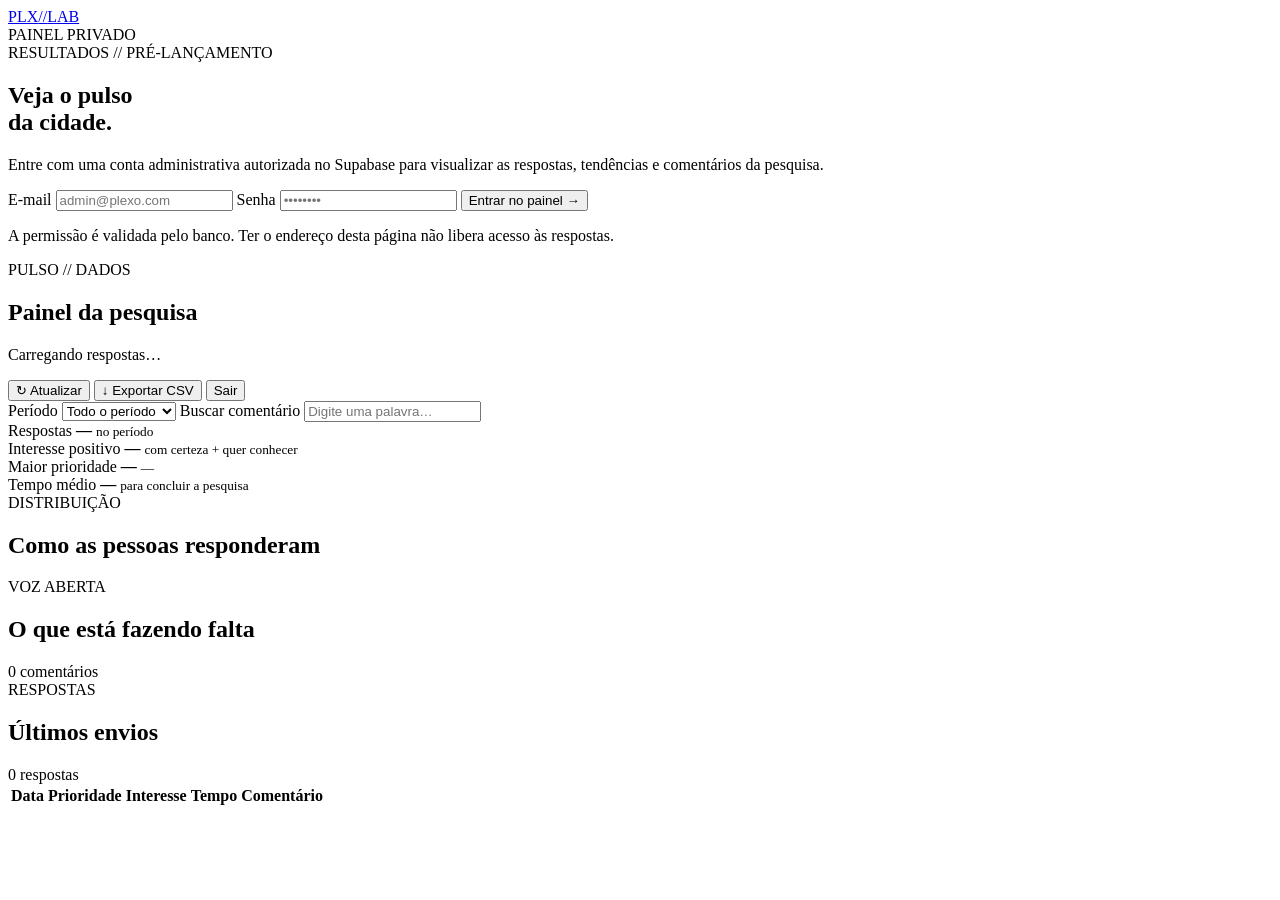
==== admin.html @ b56276ec "feat: adicionar painel de resultados da pesquisa" ====
<!DOCTYPE html>
<html lang="pt-BR">
<head>
  <meta charset="UTF-8" />
  <meta name="viewport" content="width=device-width, initial-scale=1.0, viewport-fit=cover" />
  <meta name="theme-color" content="#05070b" />
  <meta name="description" content="Painel administrativo da pesquisa pré-lançamento Plexo." />
  <meta name="robots" content="noindex,nofollow,noarchive" />
  <meta name="referrer" content="no-referrer" />
  <meta http-equiv="Content-Security-Policy" content="default-src 'self'; script-src 'self'; style-src 'self'; img-src 'self' data:; connect-src 'self' https://yncspxfsvlqdnodlsosb.supabase.co; object-src 'none'; base-uri 'none'; form-action 'self'; frame-ancestors 'none'; upgrade-insecure-requests" />
  <title>Plexo — Painel da Pesquisa</title>
  <link rel="stylesheet" href="admin.css?v=20260816-1" />
  <script src="config.js?v=20260816-1" defer></script>
  <script src="admin.js?v=20260816-1" defer></script>
</head>
<body>
  <div class="ambient ambient-a" aria-hidden="true"></div>
  <div class="ambient ambient-b" aria-hidden="true"></div>

  <main class="admin-shell">
    <header class="admin-topbar">
      <a class="brand" href="index.html" aria-label="Voltar para a pesquisa Plexo">PLX<span>//</span>LAB</a>
      <div class="topbar-right">
        <span class="secure-pill">PAINEL PRIVADO</span>
        <span class="session-user hidden-display" id="sessionUser"></span>
      </div>
    </header>

    <section class="login-panel" id="loginView" aria-labelledby="loginTitle">
      <div class="login-copy">
        <div class="eyebrow">RESULTADOS // PRÉ-LANÇAMENTO</div>
        <h1 id="loginTitle">Veja o pulso<br><span>da cidade.</span></h1>
        <p>Entre com uma conta administrativa autorizada no Supabase para visualizar as respostas, tendências e comentários da pesquisa.</p>
      </div>

      <form class="login-card" id="loginForm" novalidate>
        <div class="login-mark" aria-hidden="true"><span></span><span></span><span></span></div>
        <label for="emailInput">E-mail</label>
        <input id="emailInput" name="email" type="email" inputmode="email" autocomplete="username" required placeholder="admin@plexo.com" />

        <label for="passwordInput">Senha</label>
        <input id="passwordInput" name="password" type="password" autocomplete="current-password" required minlength="6" placeholder="••••••••" />

        <button class="primary-btn" id="loginBtn" type="submit">
          <span>Entrar no painel</span>
          <span aria-hidden="true">→</span>
        </button>

        <p class="auth-message hidden-display" id="authMessage" role="alert"></p>
        <p class="privacy-note">A permissão é validada pelo banco. Ter o endereço desta página não libera acesso às respostas.</p>
      </form>
    </section>

    <section class="dashboard hidden-display" id="dashboardView" aria-labelledby="dashboardTitle">
      <div class="dashboard-heading">
        <div>
          <div class="eyebrow">PULSO // DADOS</div>
          <h1 id="dashboardTitle">Painel da pesquisa</h1>
          <p id="dashboardSubtitle">Carregando respostas…</p>
        </div>
        <div class="dashboard-actions">
          <button class="soft-btn" id="refreshBtn" type="button">↻ Atualizar</button>
          <button class="soft-btn" id="exportBtn" type="button">↓ Exportar CSV</button>
          <button class="soft-btn danger" id="logoutBtn" type="button">Sair</button>
        </div>
      </div>

      <div class="toolbar" aria-label="Filtros do painel">
        <label>
          <span>Período</span>
          <select id="periodFilter">
            <option value="all">Todo o período</option>
            <option value="30">Últimos 30 dias</option>
            <option value="7">Últimos 7 dias</option>
            <option value="1">Hoje</option>
          </select>
        </label>
        <label class="search-field">
          <span>Buscar comentário</span>
          <input id="feedbackSearch" type="search" maxlength="80" placeholder="Digite uma palavra…" autocomplete="off" />
        </label>
      </div>

      <div class="panel-message hidden-display" id="panelMessage" role="status" aria-live="polite"></div>

      <section class="kpi-grid" aria-label="Resumo da pesquisa">
        <article class="kpi-card">
          <span>Respostas</span>
          <strong id="totalResponses">—</strong>
          <small id="responsePeriodLabel">no período</small>
        </article>
        <article class="kpi-card">
          <span>Interesse positivo</span>
          <strong id="positiveInterest">—</strong>
          <small>com certeza + quer conhecer</small>
        </article>
        <article class="kpi-card">
          <span>Maior prioridade</span>
          <strong class="kpi-text" id="topPriority">—</strong>
          <small id="topPriorityShare">—</small>
        </article>
        <article class="kpi-card">
          <span>Tempo médio</span>
          <strong id="averageDuration">—</strong>
          <small>para concluir a pesquisa</small>
        </article>
      </section>

      <section class="section-block" aria-labelledby="breakdownTitle">
        <div class="section-heading">
          <div>
            <div class="eyebrow">DISTRIBUIÇÃO</div>
            <h2 id="breakdownTitle">Como as pessoas responderam</h2>
          </div>
        </div>
        <div class="breakdown-grid" id="breakdownGrid"></div>
      </section>

      <section class="section-block" aria-labelledby="feedbackTitle">
        <div class="section-heading">
          <div>
            <div class="eyebrow">VOZ ABERTA</div>
            <h2 id="feedbackTitle">O que está fazendo falta</h2>
          </div>
          <span class="section-count" id="feedbackCount">0 comentários</span>
        </div>
        <div class="feedback-list" id="feedbackList"></div>
      </section>

      <section class="section-block" aria-labelledby="latestTitle">
        <div class="section-heading">
          <div>
            <div class="eyebrow">RESPOSTAS</div>
            <h2 id="latestTitle">Últimos envios</h2>
          </div>
          <span class="section-count" id="latestCount">0 respostas</span>
        </div>
        <div class="table-wrap">
          <table>
            <thead>
              <tr>
                <th>Data</th>
                <th>Prioridade</th>
                <th>Interesse</th>
                <th>Tempo</th>
                <th>Comentário</th>
              </tr>
            </thead>
            <tbody id="responsesTableBody"></tbody>
          </table>
        </div>
      </section>
    </section>
  </main>
</body>
</html>
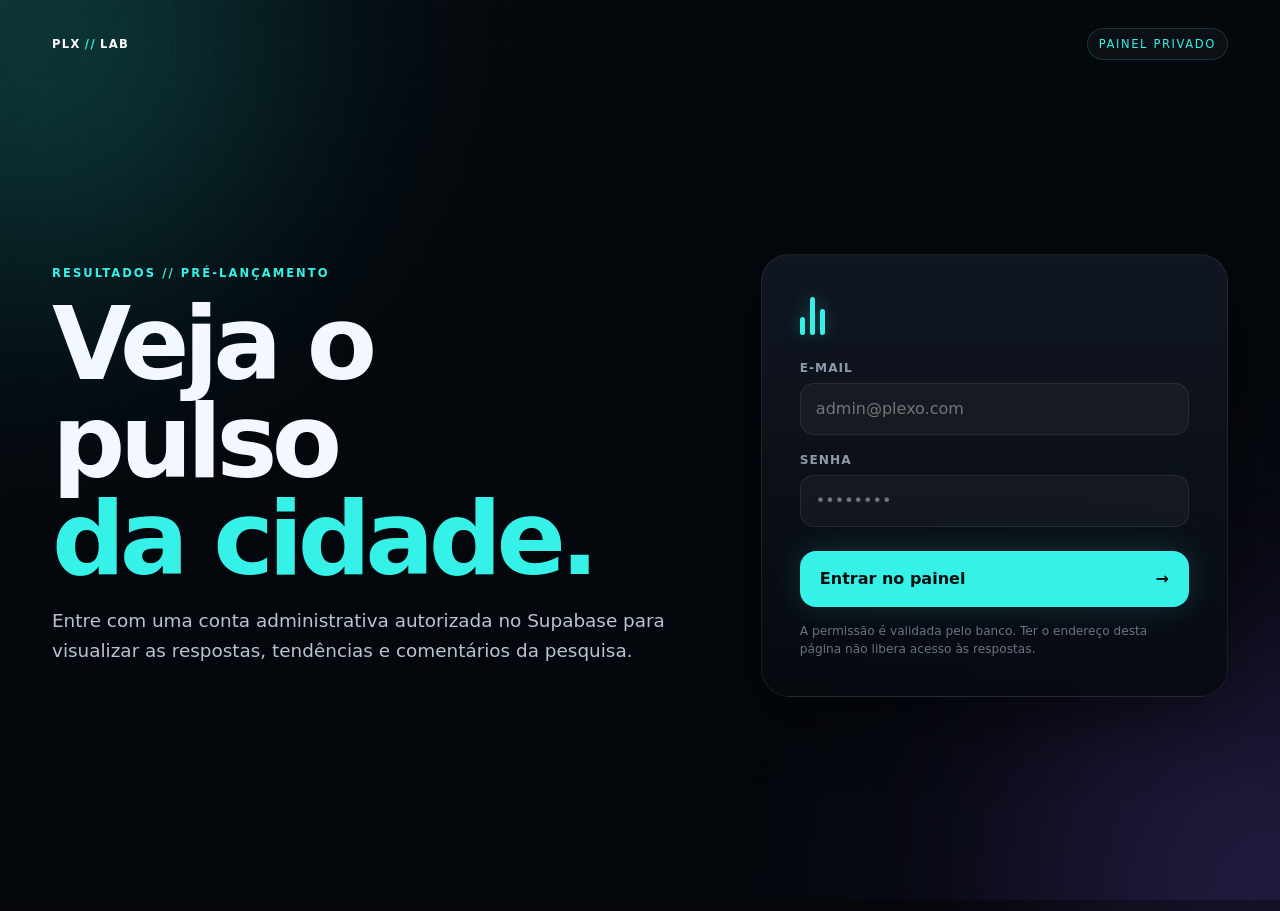
==== commit 1dba9159: "security: evitar envio nativo de credenciais do painel" ====
--- a/admin.html
+++ b/admin.html
@@ -7,7 +7,7 @@
   <meta name="description" content="Painel administrativo da pesquisa pré-lançamento Plexo." />
   <meta name="robots" content="noindex,nofollow,noarchive" />
   <meta name="referrer" content="no-referrer" />
-  <meta http-equiv="Content-Security-Policy" content="default-src 'self'; script-src 'self'; style-src 'self'; img-src 'self' data:; connect-src 'self' https://yncspxfsvlqdnodlsosb.supabase.co; object-src 'none'; base-uri 'none'; form-action 'self'; frame-ancestors 'none'; upgrade-insecure-requests" />
+  <meta http-equiv="Content-Security-Policy" content="default-src 'self'; script-src 'self'; style-src 'self'; img-src 'self' data:; connect-src 'self' https://yncspxfsvlqdnodlsosb.supabase.co; object-src 'none'; base-uri 'none'; form-action 'none'; frame-ancestors 'none'; upgrade-insecure-requests" />
   <title>Plexo — Painel da Pesquisa</title>
   <link rel="stylesheet" href="admin.css?v=20260816-1" />
   <script src="config.js?v=20260816-1" defer></script>
@@ -36,10 +36,10 @@
       <form class="login-card" id="loginForm" novalidate>
         <div class="login-mark" aria-hidden="true"><span></span><span></span><span></span></div>
         <label for="emailInput">E-mail</label>
-        <input id="emailInput" name="email" type="email" inputmode="email" autocomplete="username" required placeholder="admin@plexo.com" />
+        <input id="emailInput" type="email" inputmode="email" autocomplete="username" required placeholder="admin@plexo.com" />
 
         <label for="passwordInput">Senha</label>
-        <input id="passwordInput" name="password" type="password" autocomplete="current-password" required minlength="6" placeholder="••••••••" />
+        <input id="passwordInput" type="password" autocomplete="current-password" required minlength="6" placeholder="••••••••" />
 
         <button class="primary-btn" id="loginBtn" type="submit">
           <span>Entrar no painel</span>
--- a/admin.css
+++ b/admin.css
@@ -0,0 +1,698 @@
+* {
+  box-sizing: border-box;
+}
+
+:root {
+  color-scheme: dark;
+  --bg: #05070b;
+  --panel: rgba(10, 14, 22, 0.82);
+  --panel-2: rgba(14, 20, 30, 0.92);
+  --text: #f3f8ff;
+  --muted: #8d9aac;
+  --cyan: #36f1e8;
+  --violet: #9a65ff;
+  --border: rgba(255,255,255,0.08);
+  --shadow: 0 20px 70px rgba(0,0,0,.45);
+  --danger: #ff7185;
+}
+
+html,
+body {
+  margin: 0;
+  min-height: 100%;
+  background: var(--bg);
+  color: var(--text);
+  font-family: system-ui, -apple-system, BlinkMacSystemFont, "Segoe UI", sans-serif;
+}
+
+body {
+  min-height: 100vh;
+  overflow-x: hidden;
+  background-color: var(--bg);
+  background-image:
+    radial-gradient(circle at top left, rgba(54,241,232,.1), transparent 34%),
+    radial-gradient(circle at bottom right, rgba(154,101,255,.1), transparent 34%),
+    linear-gradient(rgba(3,7,13,.5), rgba(3,7,13,.72)),
+    url("assets/fundo-plexo.webp");
+  background-position: top left, bottom right, center, center;
+  background-size: 100% 100%, 100% 100%, cover, cover;
+  background-repeat: no-repeat;
+  background-attachment: fixed;
+}
+
+body::before {
+  content: "";
+  position: fixed;
+  inset: 0;
+  pointer-events: none;
+  background-image:
+    linear-gradient(rgba(255,255,255,.018) 1px, transparent 1px),
+    linear-gradient(90deg, rgba(255,255,255,.018) 1px, transparent 1px);
+  background-size: 42px 42px;
+  mask-image: linear-gradient(to bottom, rgba(0,0,0,.75), transparent);
+}
+
+.ambient {
+  position: fixed;
+  width: 420px;
+  height: 420px;
+  border-radius: 999px;
+  filter: blur(110px);
+  opacity: .13;
+  pointer-events: none;
+}
+
+.ambient-a {
+  background: var(--cyan);
+  top: -160px;
+  left: -160px;
+}
+
+.ambient-b {
+  background: var(--violet);
+  right: -180px;
+  bottom: -180px;
+}
+
+.admin-shell {
+  width: min(100%, 1220px);
+  min-height: 100vh;
+  margin: 0 auto;
+  padding: 28px 22px 48px;
+  position: relative;
+  z-index: 1;
+}
+
+.admin-topbar {
+  display: flex;
+  align-items: center;
+  justify-content: space-between;
+  gap: 18px;
+  margin-bottom: 28px;
+  font-size: .72rem;
+  letter-spacing: .14em;
+  color: var(--muted);
+}
+
+.brand {
+  color: #fff;
+  font-weight: 800;
+  letter-spacing: .12em;
+  text-decoration: none;
+}
+
+.brand span {
+  color: var(--cyan);
+  margin: 0 4px;
+}
+
+.topbar-right {
+  display: flex;
+  align-items: center;
+  justify-content: flex-end;
+  gap: 12px;
+  min-width: 0;
+}
+
+.secure-pill,
+.session-user {
+  border: 1px solid var(--border);
+  border-radius: 999px;
+  background: rgba(255,255,255,.035);
+  padding: 8px 11px;
+  white-space: nowrap;
+}
+
+.secure-pill {
+  color: var(--cyan);
+  border-color: rgba(54,241,232,.18);
+}
+
+.session-user {
+  max-width: 260px;
+  overflow: hidden;
+  text-overflow: ellipsis;
+  letter-spacing: 0;
+}
+
+.login-panel {
+  min-height: calc(100vh - 125px);
+  display: grid;
+  grid-template-columns: minmax(0, 1.15fr) minmax(320px, .85fr);
+  align-items: center;
+  gap: clamp(28px, 6vw, 84px);
+}
+
+.login-copy h1,
+.dashboard-heading h1 {
+  margin: 15px 0 18px;
+  line-height: .95;
+  letter-spacing: -.055em;
+}
+
+.login-copy h1 {
+  font-size: clamp(3rem, 8vw, 6.5rem);
+}
+
+.login-copy h1 span {
+  color: var(--cyan);
+}
+
+.login-copy p {
+  max-width: 640px;
+  color: #b9c4d2;
+  line-height: 1.65;
+  font-size: clamp(1rem, 2vw, 1.15rem);
+}
+
+.eyebrow {
+  color: var(--cyan);
+  font-size: .72rem;
+  font-weight: 800;
+  letter-spacing: .18em;
+  text-transform: uppercase;
+}
+
+.login-card,
+.kpi-card,
+.section-block,
+.toolbar {
+  background: linear-gradient(180deg, rgba(18,25,36,.9), rgba(7,10,16,.86));
+  border: 1px solid var(--border);
+  box-shadow: var(--shadow);
+  backdrop-filter: blur(18px);
+}
+
+.login-card {
+  border-radius: 28px;
+  padding: clamp(24px, 4vw, 38px);
+}
+
+.login-mark {
+  height: 42px;
+  display: flex;
+  align-items: end;
+  gap: 5px;
+  margin-bottom: 26px;
+}
+
+.login-mark span {
+  width: 5px;
+  border-radius: 999px;
+  background: var(--cyan);
+  box-shadow: 0 0 18px rgba(54,241,232,.35);
+}
+
+.login-mark span:nth-child(1) { height: 18px; }
+.login-mark span:nth-child(2) { height: 38px; }
+.login-mark span:nth-child(3) { height: 26px; }
+
+.login-card label,
+.toolbar label span {
+  display: block;
+  margin-bottom: 8px;
+  color: var(--muted);
+  font-size: .76rem;
+  font-weight: 700;
+  letter-spacing: .08em;
+  text-transform: uppercase;
+}
+
+input,
+select,
+button {
+  font: inherit;
+}
+
+.login-card input,
+.toolbar input,
+.toolbar select {
+  width: 100%;
+  border: 1px solid var(--border);
+  border-radius: 14px;
+  background: rgba(255,255,255,.04);
+  color: var(--text);
+  outline: none;
+}
+
+.login-card input {
+  min-height: 52px;
+  margin-bottom: 18px;
+  padding: 0 15px;
+}
+
+.login-card input:focus,
+.toolbar input:focus,
+.toolbar select:focus {
+  border-color: rgba(54,241,232,.55);
+  box-shadow: 0 0 0 4px rgba(54,241,232,.06);
+}
+
+.primary-btn,
+.soft-btn {
+  border: 0;
+  cursor: pointer;
+  transition: .2s ease;
+}
+
+.primary-btn {
+  width: 100%;
+  min-height: 56px;
+  margin-top: 6px;
+  border-radius: 16px;
+  background: var(--cyan);
+  color: #03100f;
+  font-weight: 800;
+  display: flex;
+  justify-content: space-between;
+  align-items: center;
+  padding: 0 20px;
+  box-shadow: 0 0 32px rgba(54,241,232,.16);
+}
+
+.primary-btn:hover,
+.soft-btn:hover {
+  transform: translateY(-2px);
+}
+
+.privacy-note {
+  margin: 15px 0 0;
+  color: #687586;
+  font-size: .76rem;
+  line-height: 1.5;
+}
+
+.auth-message,
+.panel-message {
+  border: 1px solid rgba(255,113,133,.24);
+  background: rgba(255,113,133,.07);
+  color: #ffbdc6;
+  border-radius: 13px;
+  padding: 12px 13px;
+  line-height: 1.45;
+}
+
+.auth-message {
+  margin: 15px 0 0;
+  font-size: .83rem;
+}
+
+.dashboard {
+  animation: enter .4s ease;
+}
+
+.dashboard-heading {
+  display: flex;
+  align-items: flex-end;
+  justify-content: space-between;
+  gap: 24px;
+  margin: 18px 0 26px;
+}
+
+.dashboard-heading h1 {
+  font-size: clamp(2.5rem, 7vw, 5rem);
+}
+
+.dashboard-heading p {
+  margin: 0;
+  color: var(--muted);
+  line-height: 1.55;
+}
+
+.dashboard-actions {
+  display: flex;
+  gap: 9px;
+  flex-wrap: wrap;
+  justify-content: flex-end;
+}
+
+.soft-btn {
+  min-height: 42px;
+  padding: 0 14px;
+  border: 1px solid var(--border);
+  border-radius: 12px;
+  background: rgba(255,255,255,.045);
+  color: var(--text);
+  font-weight: 700;
+}
+
+.soft-btn.danger {
+  color: #ffb2bd;
+  border-color: rgba(255,113,133,.18);
+}
+
+.toolbar {
+  display: grid;
+  grid-template-columns: minmax(200px, .45fr) minmax(260px, 1fr);
+  gap: 14px;
+  border-radius: 20px;
+  padding: 16px;
+  margin-bottom: 16px;
+}
+
+.toolbar input,
+.toolbar select {
+  min-height: 46px;
+  padding: 0 13px;
+}
+
+.toolbar select {
+  cursor: pointer;
+}
+
+.panel-message {
+  margin-bottom: 16px;
+}
+
+.kpi-grid {
+  display: grid;
+  grid-template-columns: repeat(4, minmax(0, 1fr));
+  gap: 12px;
+  margin-bottom: 18px;
+}
+
+.kpi-card {
+  min-height: 150px;
+  border-radius: 20px;
+  padding: 20px;
+  display: flex;
+  flex-direction: column;
+  justify-content: space-between;
+}
+
+.kpi-card > span,
+.kpi-card small {
+  color: var(--muted);
+}
+
+.kpi-card > span {
+  font-size: .8rem;
+  font-weight: 700;
+}
+
+.kpi-card strong {
+  margin: 10px 0 5px;
+  font-size: clamp(1.9rem, 4vw, 2.8rem);
+  letter-spacing: -.04em;
+}
+
+.kpi-card .kpi-text {
+  font-size: clamp(1.1rem, 2vw, 1.45rem);
+  line-height: 1.12;
+}
+
+.kpi-card small {
+  font-size: .75rem;
+  line-height: 1.35;
+}
+
+.section-block {
+  border-radius: 24px;
+  padding: clamp(18px, 3vw, 28px);
+  margin-top: 18px;
+}
+
+.section-heading {
+  display: flex;
+  align-items: flex-end;
+  justify-content: space-between;
+  gap: 18px;
+  margin-bottom: 20px;
+}
+
+.section-heading h2 {
+  margin: 8px 0 0;
+  font-size: clamp(1.45rem, 3vw, 2.25rem);
+  letter-spacing: -.035em;
+}
+
+.section-count {
+  color: var(--muted);
+  font-size: .8rem;
+  white-space: nowrap;
+}
+
+.breakdown-grid {
+  display: grid;
+  grid-template-columns: repeat(2, minmax(0, 1fr));
+  gap: 13px;
+}
+
+.breakdown-card {
+  border: 1px solid var(--border);
+  border-radius: 18px;
+  background: rgba(255,255,255,.026);
+  padding: 17px;
+}
+
+.breakdown-card h3 {
+  margin: 0 0 14px;
+  font-size: 1rem;
+  line-height: 1.35;
+}
+
+.choice-row {
+  display: grid;
+  grid-template-columns: minmax(0, 1fr) auto;
+  gap: 8px 12px;
+  align-items: center;
+  padding: 9px 0;
+  border-top: 1px solid rgba(255,255,255,.05);
+}
+
+.choice-row:first-of-type {
+  border-top: 0;
+}
+
+.choice-label {
+  min-width: 0;
+  font-size: .87rem;
+  line-height: 1.35;
+}
+
+.choice-value {
+  color: var(--muted);
+  font-size: .78rem;
+  white-space: nowrap;
+}
+
+.choice-row progress {
+  width: 100%;
+  height: 5px;
+  grid-column: 1 / -1;
+  appearance: none;
+  border: 0;
+  border-radius: 999px;
+  overflow: hidden;
+  background: rgba(255,255,255,.06);
+}
+
+.choice-row progress::-webkit-progress-bar {
+  background: rgba(255,255,255,.06);
+}
+
+.choice-row progress::-webkit-progress-value {
+  background: linear-gradient(90deg, var(--cyan), var(--violet));
+  border-radius: 999px;
+}
+
+.choice-row progress::-moz-progress-bar {
+  background: linear-gradient(90deg, var(--cyan), var(--violet));
+  border-radius: 999px;
+}
+
+.feedback-list {
+  display: grid;
+  grid-template-columns: repeat(2, minmax(0, 1fr));
+  gap: 11px;
+}
+
+.feedback-card {
+  border: 1px solid var(--border);
+  border-radius: 17px;
+  background: rgba(255,255,255,.028);
+  padding: 16px;
+}
+
+.feedback-card p {
+  margin: 0;
+  color: #dce6f2;
+  line-height: 1.55;
+  white-space: pre-wrap;
+  overflow-wrap: anywhere;
+}
+
+.feedback-card footer {
+  display: flex;
+  justify-content: space-between;
+  gap: 10px;
+  margin-top: 14px;
+  color: var(--muted);
+  font-size: .72rem;
+}
+
+.empty-state {
+  grid-column: 1 / -1;
+  border: 1px dashed rgba(255,255,255,.1);
+  border-radius: 16px;
+  color: var(--muted);
+  padding: 22px;
+  text-align: center;
+  line-height: 1.5;
+}
+
+.table-wrap {
+  width: 100%;
+  overflow-x: auto;
+  border: 1px solid var(--border);
+  border-radius: 17px;
+}
+
+table {
+  width: 100%;
+  min-width: 820px;
+  border-collapse: collapse;
+  background: rgba(255,255,255,.018);
+}
+
+th,
+td {
+  padding: 13px 14px;
+  border-bottom: 1px solid rgba(255,255,255,.055);
+  text-align: left;
+  vertical-align: top;
+}
+
+th {
+  color: var(--muted);
+  font-size: .7rem;
+  letter-spacing: .08em;
+  text-transform: uppercase;
+}
+
+td {
+  color: #dce6f2;
+  font-size: .82rem;
+  line-height: 1.4;
+}
+
+tbody tr:last-child td {
+  border-bottom: 0;
+}
+
+.table-comment {
+  max-width: 330px;
+  color: var(--muted);
+}
+
+.hidden-display {
+  display: none !important;
+}
+
+button:focus-visible,
+input:focus-visible,
+select:focus-visible,
+a:focus-visible {
+  outline: 3px solid rgba(54,241,232,.45);
+  outline-offset: 3px;
+}
+
+button:disabled {
+  cursor: not-allowed;
+  opacity: .58;
+  transform: none !important;
+}
+
+@keyframes enter {
+  from { opacity: 0; transform: translateY(12px); }
+  to { opacity: 1; transform: none; }
+}
+
+@media (max-width: 980px) {
+  .login-panel {
+    grid-template-columns: 1fr;
+    align-content: center;
+  }
+
+  .login-copy h1 {
+    font-size: clamp(2.9rem, 11vw, 5.5rem);
+  }
+
+  .kpi-grid {
+    grid-template-columns: repeat(2, minmax(0, 1fr));
+  }
+}
+
+@media (max-width: 720px) {
+  body {
+    background-attachment: scroll;
+  }
+
+  .admin-shell {
+    padding: 18px 14px 32px;
+  }
+
+  .admin-topbar {
+    align-items: flex-start;
+  }
+
+  .topbar-right {
+    align-items: flex-end;
+    flex-direction: column;
+  }
+
+  .session-user {
+    max-width: 180px;
+  }
+
+  .dashboard-heading,
+  .section-heading {
+    align-items: flex-start;
+    flex-direction: column;
+  }
+
+  .dashboard-actions {
+    width: 100%;
+    justify-content: stretch;
+  }
+
+  .dashboard-actions .soft-btn {
+    flex: 1 1 135px;
+  }
+
+  .toolbar,
+  .breakdown-grid,
+  .feedback-list {
+    grid-template-columns: 1fr;
+  }
+
+  .login-card,
+  .section-block {
+    border-radius: 21px;
+  }
+}
+
+@media (max-width: 480px) {
+  .secure-pill {
+    display: none;
+  }
+
+  .kpi-grid {
+    grid-template-columns: 1fr;
+  }
+
+  .kpi-card {
+    min-height: 132px;
+  }
+}
+
+@media (prefers-reduced-motion: reduce) {
+  *,
+  *::before,
+  *::after {
+    scroll-behavior: auto !important;
+    animation-duration: .01ms !important;
+    animation-iteration-count: 1 !important;
+    transition-duration: .01ms !important;
+  }
+}
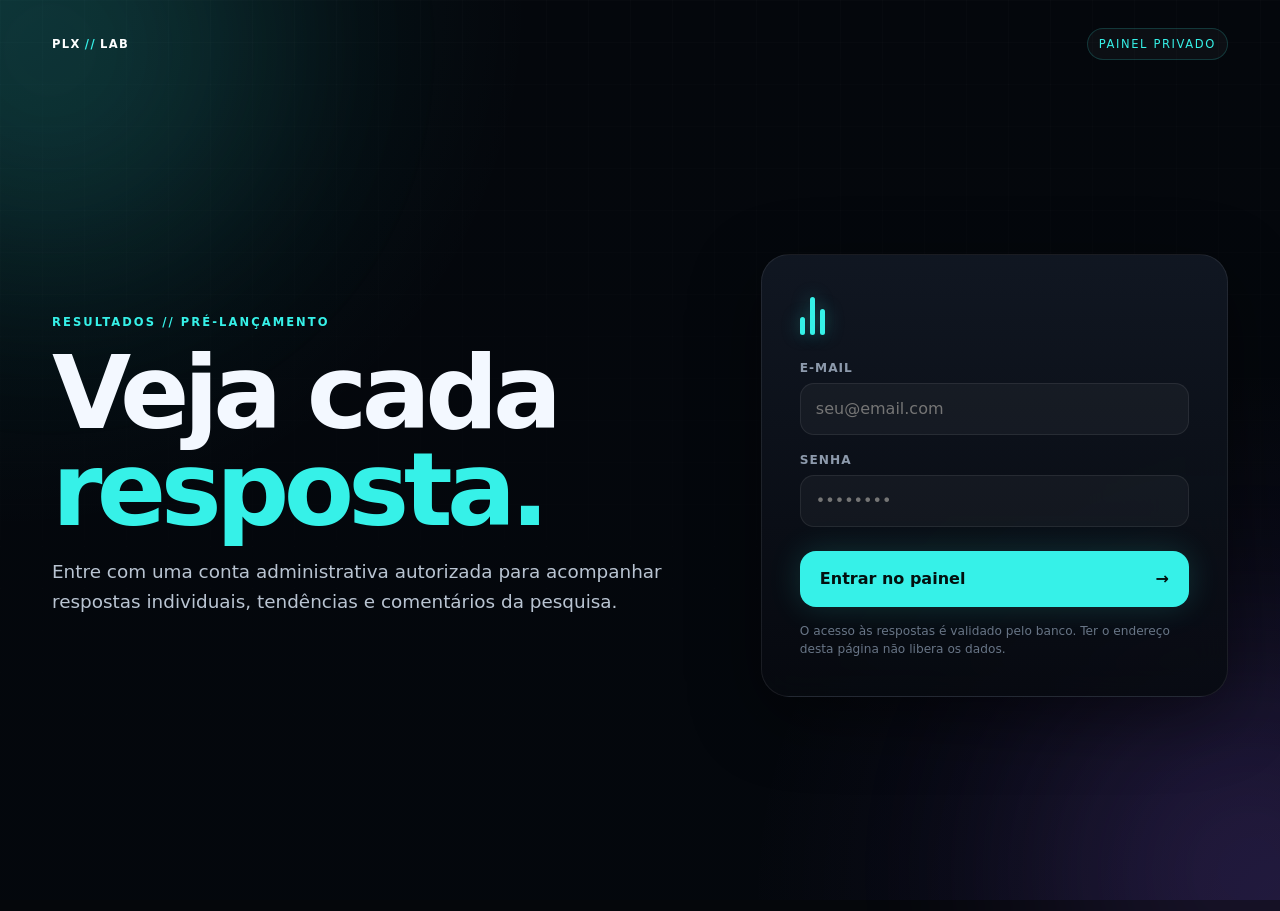
==== commit df8dc498: "Melhorar painel admin para respostas individuais" ====
--- a/admin.html
+++ b/admin.html
@@ -3,15 +3,18 @@
 <head>
   <meta charset="UTF-8" />
   <meta name="viewport" content="width=device-width, initial-scale=1.0, viewport-fit=cover" />
+  <meta http-equiv="Cache-Control" content="no-cache, no-store, must-revalidate" />
+  <meta http-equiv="Pragma" content="no-cache" />
+  <meta http-equiv="Expires" content="0" />
   <meta name="theme-color" content="#05070b" />
-  <meta name="description" content="Painel administrativo da pesquisa pré-lançamento Plexo." />
-  <meta name="robots" content="noindex,nofollow,noarchive" />
+  <meta name="description" content="Painel administrativo privado da pesquisa pré-lançamento Plexo." />
+  <meta name="robots" content="noindex,nofollow,noarchive,nosnippet" />
   <meta name="referrer" content="no-referrer" />
   <meta http-equiv="Content-Security-Policy" content="default-src 'self'; script-src 'self'; style-src 'self'; img-src 'self' data:; connect-src 'self' https://yncspxfsvlqdnodlsosb.supabase.co; object-src 'none'; base-uri 'none'; form-action 'none'; frame-ancestors 'none'; upgrade-insecure-requests" />
-  <title>Plexo — Painel da Pesquisa</title>
-  <link rel="stylesheet" href="admin.css?v=20260816-1" />
-  <script src="config.js?v=20260816-1" defer></script>
-  <script src="admin.js?v=20260816-1" defer></script>
+  <title>Plexo — Respostas da Pesquisa</title>
+  <link rel="stylesheet" href="admin.css?v=20260817-3" />
+  <script src="config.js?v=20260817-3" defer></script>
+  <script src="admin.js?v=20260817-3" defer></script>
 </head>
 <body>
   <div class="ambient ambient-a" aria-hidden="true"></div>
@@ -29,17 +32,17 @@
     <section class="login-panel" id="loginView" aria-labelledby="loginTitle">
       <div class="login-copy">
         <div class="eyebrow">RESULTADOS // PRÉ-LANÇAMENTO</div>
-        <h1 id="loginTitle">Veja o pulso<br><span>da cidade.</span></h1>
-        <p>Entre com uma conta administrativa autorizada no Supabase para visualizar as respostas, tendências e comentários da pesquisa.</p>
+        <h1 id="loginTitle">Veja cada<br><span>resposta.</span></h1>
+        <p>Entre com uma conta administrativa autorizada para acompanhar respostas individuais, tendências e comentários da pesquisa.</p>
       </div>
 
       <form class="login-card" id="loginForm" novalidate>
         <div class="login-mark" aria-hidden="true"><span></span><span></span><span></span></div>
         <label for="emailInput">E-mail</label>
-        <input id="emailInput" type="email" inputmode="email" autocomplete="username" required placeholder="admin@plexo.com" />
+        <input id="emailInput" type="email" inputmode="email" autocomplete="username" required maxlength="160" placeholder="seu@email.com" />
 
         <label for="passwordInput">Senha</label>
-        <input id="passwordInput" type="password" autocomplete="current-password" required minlength="6" placeholder="••••••••" />
+        <input id="passwordInput" type="password" autocomplete="current-password" required minlength="6" maxlength="128" placeholder="••••••••" />
 
         <button class="primary-btn" id="loginBtn" type="submit">
           <span>Entrar no painel</span>
@@ -47,14 +50,14 @@
         </button>
 
         <p class="auth-message hidden-display" id="authMessage" role="alert"></p>
-        <p class="privacy-note">A permissão é validada pelo banco. Ter o endereço desta página não libera acesso às respostas.</p>
+        <p class="privacy-note">O acesso às respostas é validado pelo banco. Ter o endereço desta página não libera os dados.</p>
       </form>
     </section>
 
     <section class="dashboard hidden-display" id="dashboardView" aria-labelledby="dashboardTitle">
       <div class="dashboard-heading">
         <div>
-          <div class="eyebrow">PULSO // DADOS</div>
+          <div class="eyebrow">PULSO // RESPOSTAS</div>
           <h1 id="dashboardTitle">Painel da pesquisa</h1>
           <p id="dashboardSubtitle">Carregando respostas…</p>
         </div>
@@ -65,7 +68,7 @@
         </div>
       </div>
 
-      <div class="toolbar" aria-label="Filtros do painel">
+      <section class="toolbar" aria-label="Filtros das respostas">
         <label>
           <span>Período</span>
           <select id="periodFilter">
@@ -75,11 +78,27 @@
             <option value="1">Hoje</option>
           </select>
         </label>
+        <label>
+          <span>Interesse</span>
+          <select id="interestFilter">
+            <option value="all">Todos</option>
+            <option value="positive">Interesse positivo</option>
+            <option value="maybe">Talvez</option>
+            <option value="negative">Provavelmente não</option>
+          </select>
+        </label>
+        <label>
+          <span>Ordenar</span>
+          <select id="sortFilter">
+            <option value="newest">Mais recentes</option>
+            <option value="oldest">Mais antigas</option>
+          </select>
+        </label>
         <label class="search-field">
-          <span>Buscar comentário</span>
-          <input id="feedbackSearch" type="search" maxlength="80" placeholder="Digite uma palavra…" autocomplete="off" />
+          <span>Buscar nas respostas</span>
+          <input id="responseSearch" type="search" maxlength="100" placeholder="Ex.: eventos, Instagram, comentário…" autocomplete="off" />
         </label>
-      </div>
+      </section>
 
       <div class="panel-message hidden-display" id="panelMessage" role="status" aria-live="polite"></div>
 
@@ -102,14 +121,29 @@
         <article class="kpi-card">
           <span>Tempo médio</span>
           <strong id="averageDuration">—</strong>
-          <small>para concluir a pesquisa</small>
+          <small>para concluir</small>
         </article>
+      </section>
+
+      <section class="section-block response-section" aria-labelledby="responsesTitle">
+        <div class="section-heading response-heading">
+          <div>
+            <div class="eyebrow">RESPOSTAS INDIVIDUAIS</div>
+            <h2 id="responsesTitle">Veja o que cada pessoa respondeu</h2>
+            <p class="section-description">Abra qualquer resposta para visualizar as 7 perguntas completas, uma por uma.</p>
+          </div>
+          <span class="section-count" id="responseCount">0 respostas</span>
+        </div>
+        <div class="response-cards" id="responseCards"></div>
+        <div class="load-more-wrap hidden-display" id="loadMoreWrap">
+          <button class="soft-btn load-more-btn" id="loadMoreBtn" type="button">Mostrar mais respostas</button>
+        </div>
       </section>
 
       <section class="section-block" aria-labelledby="breakdownTitle">
         <div class="section-heading">
           <div>
-            <div class="eyebrow">DISTRIBUIÇÃO</div>
+            <div class="eyebrow">VISÃO GERAL</div>
             <h2 id="breakdownTitle">Como as pessoas responderam</h2>
           </div>
         </div>
@@ -119,38 +153,34 @@
       <section class="section-block" aria-labelledby="feedbackTitle">
         <div class="section-heading">
           <div>
-            <div class="eyebrow">VOZ ABERTA</div>
+            <div class="eyebrow">COMENTÁRIOS</div>
             <h2 id="feedbackTitle">O que está fazendo falta</h2>
           </div>
           <span class="section-count" id="feedbackCount">0 comentários</span>
         </div>
         <div class="feedback-list" id="feedbackList"></div>
       </section>
-
-      <section class="section-block" aria-labelledby="latestTitle">
-        <div class="section-heading">
-          <div>
-            <div class="eyebrow">RESPOSTAS</div>
-            <h2 id="latestTitle">Últimos envios</h2>
-          </div>
-          <span class="section-count" id="latestCount">0 respostas</span>
-        </div>
-        <div class="table-wrap">
-          <table>
-            <thead>
-              <tr>
-                <th>Data</th>
-                <th>Prioridade</th>
-                <th>Interesse</th>
-                <th>Tempo</th>
-                <th>Comentário</th>
-              </tr>
-            </thead>
-            <tbody id="responsesTableBody"></tbody>
-          </table>
-        </div>
-      </section>
     </section>
   </main>
+
+  <div class="detail-overlay hidden-display" id="detailOverlay" aria-hidden="true">
+    <div class="detail-backdrop" data-close-detail="true"></div>
+    <section class="detail-panel" role="dialog" aria-modal="true" aria-labelledby="detailTitle">
+      <header class="detail-header">
+        <div>
+          <div class="eyebrow">RESPOSTA COMPLETA</div>
+          <h2 id="detailTitle">Resposta</h2>
+          <p id="detailMeta">—</p>
+        </div>
+        <button class="icon-btn" id="detailCloseBtn" type="button" aria-label="Fechar resposta">×</button>
+      </header>
+      <div class="detail-body" id="detailAnswers"></div>
+      <footer class="detail-footer">
+        <button class="soft-btn" id="detailPrevBtn" type="button">← Anterior</button>
+        <span id="detailPosition">—</span>
+        <button class="soft-btn" id="detailNextBtn" type="button">Próxima →</button>
+      </footer>
+    </section>
+  </div>
 </body>
 </html>
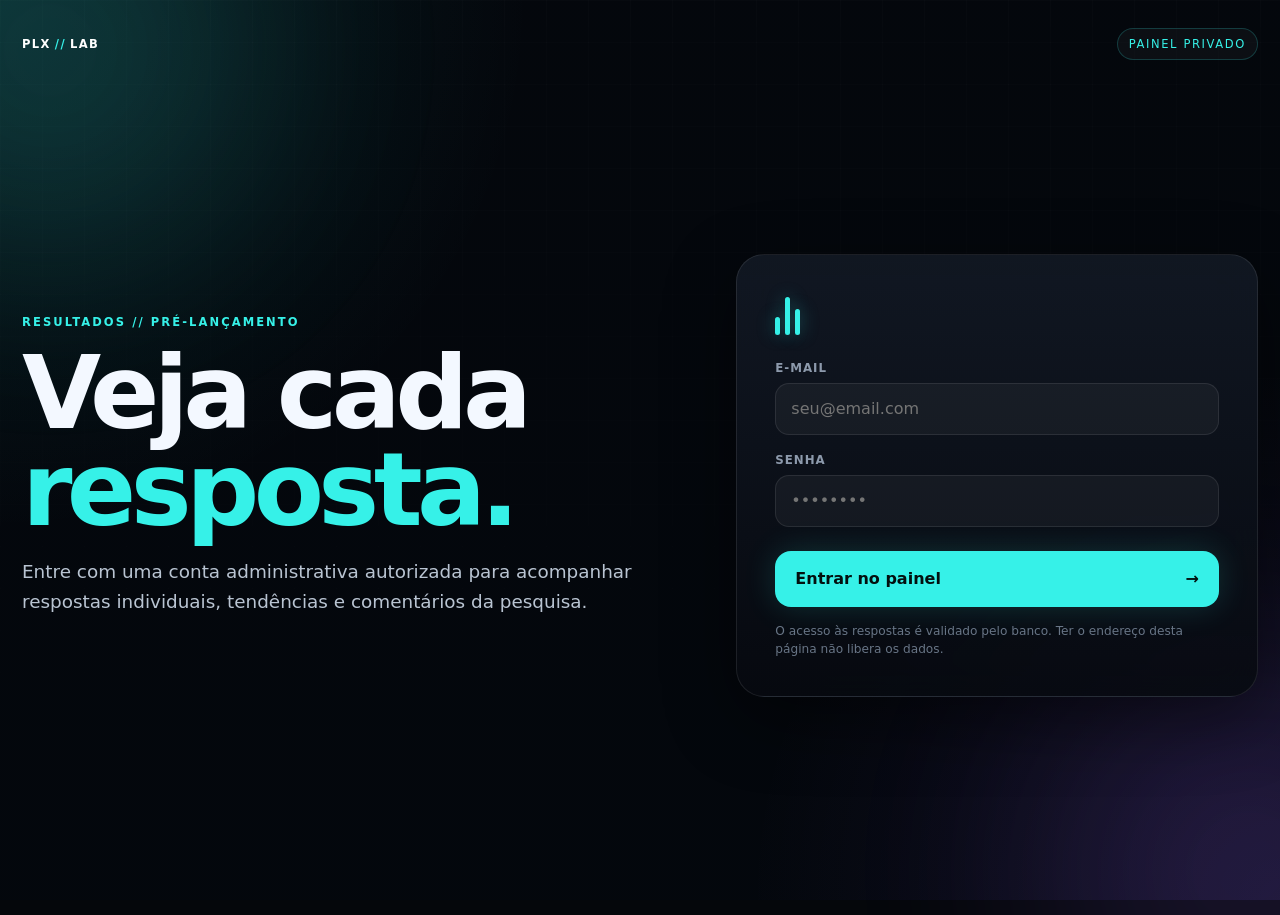
==== commit f099e5ae: "Ativar polimento final do painel Plexo" ====
--- a/admin.html
+++ b/admin.html
@@ -13,8 +13,10 @@
   <meta http-equiv="Content-Security-Policy" content="default-src 'self'; script-src 'self'; style-src 'self'; img-src 'self' data:; connect-src 'self' https://yncspxfsvlqdnodlsosb.supabase.co; object-src 'none'; base-uri 'none'; form-action 'none'; frame-ancestors 'none'; upgrade-insecure-requests" />
   <title>Plexo — Respostas da Pesquisa</title>
   <link rel="stylesheet" href="admin.css?v=20260817-3" />
+  <link rel="stylesheet" href="admin-polish.css?v=20260817-4" />
   <script src="config.js?v=20260817-3" defer></script>
   <script src="admin.js?v=20260817-3" defer></script>
+  <script src="admin-polish.js?v=20260817-4" defer></script>
 </head>
 <body>
   <div class="ambient ambient-a" aria-hidden="true"></div>
@@ -183,4 +185,4 @@
     </section>
   </div>
 </body>
-</html>
+</html>
--- a/admin.css
+++ b/admin.css
@@ -5,15 +5,17 @@
 :root {
   color-scheme: dark;
   --bg: #05070b;
-  --panel: rgba(10, 14, 22, 0.82);
-  --panel-2: rgba(14, 20, 30, 0.92);
+  --panel: rgba(10, 14, 22, 0.88);
+  --panel-2: rgba(15, 21, 31, 0.96);
   --text: #f3f8ff;
   --muted: #8d9aac;
   --cyan: #36f1e8;
   --violet: #9a65ff;
-  --border: rgba(255,255,255,0.08);
-  --shadow: 0 20px 70px rgba(0,0,0,.45);
+  --border: rgba(255,255,255,0.09);
+  --border-strong: rgba(255,255,255,0.15);
+  --shadow: 0 22px 70px rgba(0,0,0,.46);
   --danger: #ff7185;
+  --success: #6df7a4;
 }
 
 html,
@@ -25,14 +27,18 @@
   font-family: system-ui, -apple-system, BlinkMacSystemFont, "Segoe UI", sans-serif;
 }
 
+html {
+  scroll-behavior: smooth;
+}
+
 body {
   min-height: 100vh;
   overflow-x: hidden;
   background-color: var(--bg);
   background-image:
-    radial-gradient(circle at top left, rgba(54,241,232,.1), transparent 34%),
-    radial-gradient(circle at bottom right, rgba(154,101,255,.1), transparent 34%),
-    linear-gradient(rgba(3,7,13,.5), rgba(3,7,13,.72)),
+    radial-gradient(circle at top left, rgba(54,241,232,.11), transparent 34%),
+    radial-gradient(circle at bottom right, rgba(154,101,255,.11), transparent 34%),
+    linear-gradient(rgba(3,7,13,.56), rgba(3,7,13,.78)),
     url("assets/fundo-plexo.webp");
   background-position: top left, bottom right, center, center;
   background-size: 100% 100%, 100% 100%, cover, cover;
@@ -49,7 +55,11 @@
     linear-gradient(rgba(255,255,255,.018) 1px, transparent 1px),
     linear-gradient(90deg, rgba(255,255,255,.018) 1px, transparent 1px);
   background-size: 42px 42px;
-  mask-image: linear-gradient(to bottom, rgba(0,0,0,.75), transparent);
+  mask-image: linear-gradient(to bottom, rgba(0,0,0,.72), transparent);
+}
+
+body.detail-open {
+  overflow: hidden;
 }
 
 .ambient {
@@ -75,10 +85,10 @@
 }
 
 .admin-shell {
-  width: min(100%, 1220px);
+  width: min(100%, 1280px);
   min-height: 100vh;
   margin: 0 auto;
-  padding: 28px 22px 48px;
+  padding: 28px 22px 52px;
   position: relative;
   z-index: 1;
 }
@@ -96,7 +106,7 @@
 
 .brand {
   color: #fff;
-  font-weight: 800;
+  font-weight: 850;
   letter-spacing: .12em;
   text-decoration: none;
 }
@@ -125,11 +135,11 @@
 
 .secure-pill {
   color: var(--cyan);
-  border-color: rgba(54,241,232,.18);
+  border-color: rgba(54,241,232,.2);
 }
 
 .session-user {
-  max-width: 260px;
+  max-width: 280px;
   overflow: hidden;
   text-overflow: ellipsis;
   letter-spacing: 0;
@@ -138,7 +148,7 @@
 .login-panel {
   min-height: calc(100vh - 125px);
   display: grid;
-  grid-template-columns: minmax(0, 1.15fr) minmax(320px, .85fr);
+  grid-template-columns: minmax(0, 1.1fr) minmax(320px, .9fr);
   align-items: center;
   gap: clamp(28px, 6vw, 84px);
 }
@@ -168,7 +178,7 @@
 .eyebrow {
   color: var(--cyan);
   font-size: .72rem;
-  font-weight: 800;
+  font-weight: 850;
   letter-spacing: .18em;
   text-transform: uppercase;
 }
@@ -177,7 +187,7 @@
 .kpi-card,
 .section-block,
 .toolbar {
-  background: linear-gradient(180deg, rgba(18,25,36,.9), rgba(7,10,16,.86));
+  background: linear-gradient(180deg, rgba(18,25,36,.92), rgba(7,10,16,.88));
   border: 1px solid var(--border);
   box-shadow: var(--shadow);
   backdrop-filter: blur(18px);
@@ -212,8 +222,8 @@
   display: block;
   margin-bottom: 8px;
   color: var(--muted);
-  font-size: .76rem;
-  font-weight: 700;
+  font-size: .74rem;
+  font-weight: 750;
   letter-spacing: .08em;
   text-transform: uppercase;
 }
@@ -222,6 +232,10 @@
 select,
 button {
   font: inherit;
+}
+
+button {
+  -webkit-tap-highlight-color: transparent;
 }
 
 .login-card input,
@@ -230,7 +244,7 @@
   width: 100%;
   border: 1px solid var(--border);
   border-radius: 14px;
-  background: rgba(255,255,255,.04);
+  background: rgba(255,255,255,.045);
   color: var(--text);
   outline: none;
 }
@@ -241,18 +255,30 @@
   padding: 0 15px;
 }
 
+.toolbar input,
+.toolbar select {
+  min-height: 46px;
+  padding: 0 13px;
+}
+
+.toolbar select {
+  cursor: pointer;
+}
+
 .login-card input:focus,
 .toolbar input:focus,
 .toolbar select:focus {
-  border-color: rgba(54,241,232,.55);
-  box-shadow: 0 0 0 4px rgba(54,241,232,.06);
+  border-color: rgba(54,241,232,.58);
+  box-shadow: 0 0 0 4px rgba(54,241,232,.07);
 }
 
 .primary-btn,
-.soft-btn {
+.soft-btn,
+.icon-btn,
+.response-open-btn {
   border: 0;
   cursor: pointer;
-  transition: .2s ease;
+  transition: transform .18s ease, border-color .18s ease, background .18s ease, opacity .18s ease;
 }
 
 .primary-btn {
@@ -262,7 +288,7 @@
   border-radius: 16px;
   background: var(--cyan);
   color: #03100f;
-  font-weight: 800;
+  font-weight: 850;
   display: flex;
   justify-content: space-between;
   align-items: center;
@@ -271,7 +297,8 @@
 }
 
 .primary-btn:hover,
-.soft-btn:hover {
+.soft-btn:hover,
+.response-open-btn:hover {
   transform: translateY(-2px);
 }
 
@@ -297,6 +324,10 @@
   font-size: .83rem;
 }
 
+.panel-message {
+  margin-bottom: 16px;
+}
+
 .dashboard {
   animation: enter .4s ease;
 }
@@ -306,11 +337,11 @@
   align-items: flex-end;
   justify-content: space-between;
   gap: 24px;
-  margin: 18px 0 26px;
+  margin: 18px 0 24px;
 }
 
 .dashboard-heading h1 {
-  font-size: clamp(2.5rem, 7vw, 5rem);
+  font-size: clamp(2.6rem, 7vw, 5rem);
 }
 
 .dashboard-heading p {
@@ -331,9 +362,14 @@
   padding: 0 14px;
   border: 1px solid var(--border);
   border-radius: 12px;
-  background: rgba(255,255,255,.045);
+  background: rgba(255,255,255,.05);
   color: var(--text);
-  font-weight: 700;
+  font-weight: 750;
+}
+
+.soft-btn:hover {
+  border-color: rgba(54,241,232,.26);
+  background: rgba(54,241,232,.07);
 }
 
 .soft-btn.danger {
@@ -343,27 +379,13 @@
 
 .toolbar {
   display: grid;
-  grid-template-columns: minmax(200px, .45fr) minmax(260px, 1fr);
-  gap: 14px;
+  grid-template-columns: minmax(160px, .65fr) minmax(180px, .75fr) minmax(160px, .65fr) minmax(280px, 1.4fr);
+  gap: 12px;
   border-radius: 20px;
   padding: 16px;
   margin-bottom: 16px;
 }
 
-.toolbar input,
-.toolbar select {
-  min-height: 46px;
-  padding: 0 13px;
-}
-
-.toolbar select {
-  cursor: pointer;
-}
-
-.panel-message {
-  margin-bottom: 16px;
-}
-
 .kpi-grid {
   display: grid;
   grid-template-columns: repeat(4, minmax(0, 1fr));
@@ -372,7 +394,7 @@
 }
 
 .kpi-card {
-  min-height: 150px;
+  min-height: 142px;
   border-radius: 20px;
   padding: 20px;
   display: flex;
@@ -387,7 +409,7 @@
 
 .kpi-card > span {
   font-size: .8rem;
-  font-weight: 700;
+  font-weight: 750;
 }
 
 .kpi-card strong {
@@ -412,6 +434,10 @@
   margin-top: 18px;
 }
 
+.response-section {
+  border-color: rgba(54,241,232,.14);
+}
+
 .section-heading {
   display: flex;
   align-items: flex-end;
@@ -426,10 +452,141 @@
   letter-spacing: -.035em;
 }
 
+.section-description {
+  max-width: 720px;
+  margin: 8px 0 0;
+  color: var(--muted);
+  line-height: 1.55;
+  font-size: .9rem;
+}
+
 .section-count {
   color: var(--muted);
   font-size: .8rem;
   white-space: nowrap;
+}
+
+.response-cards {
+  display: grid;
+  grid-template-columns: repeat(2, minmax(0, 1fr));
+  gap: 12px;
+}
+
+.response-card {
+  min-width: 0;
+  border: 1px solid var(--border);
+  border-radius: 20px;
+  background: linear-gradient(180deg, rgba(255,255,255,.038), rgba(255,255,255,.02));
+  padding: 18px;
+  transition: border-color .18s ease, transform .18s ease, background .18s ease;
+}
+
+.response-card:hover {
+  border-color: rgba(54,241,232,.22);
+  background: linear-gradient(180deg, rgba(54,241,232,.045), rgba(255,255,255,.02));
+}
+
+.response-card-top {
+  display: flex;
+  align-items: flex-start;
+  justify-content: space-between;
+  gap: 12px;
+}
+
+.response-number {
+  margin: 0;
+  font-size: 1rem;
+  font-weight: 850;
+  letter-spacing: -.015em;
+}
+
+.response-date {
+  margin: 4px 0 0;
+  color: var(--muted);
+  font-size: .76rem;
+}
+
+.response-badge {
+  flex: 0 0 auto;
+  max-width: 170px;
+  padding: 7px 10px;
+  border-radius: 999px;
+  border: 1px solid var(--border);
+  color: #dbe7f4;
+  background: rgba(255,255,255,.035);
+  font-size: .72rem;
+  line-height: 1.15;
+  text-align: center;
+}
+
+.response-badge.positive {
+  color: var(--success);
+  border-color: rgba(109,247,164,.2);
+  background: rgba(109,247,164,.06);
+}
+
+.response-summary {
+  display: grid;
+  grid-template-columns: repeat(2, minmax(0, 1fr));
+  gap: 10px;
+  margin: 17px 0;
+}
+
+.response-summary-item {
+  min-width: 0;
+  padding: 11px 12px;
+  border: 1px solid rgba(255,255,255,.06);
+  border-radius: 14px;
+  background: rgba(0,0,0,.12);
+}
+
+.response-summary-item span {
+  display: block;
+  color: var(--muted);
+  font-size: .68rem;
+  font-weight: 750;
+  letter-spacing: .05em;
+  text-transform: uppercase;
+}
+
+.response-summary-item strong {
+  display: block;
+  margin-top: 5px;
+  overflow-wrap: anywhere;
+  font-size: .84rem;
+  line-height: 1.3;
+}
+
+.response-comment-preview {
+  margin: 0 0 14px;
+  color: #c9d4e1;
+  line-height: 1.5;
+  font-size: .84rem;
+  display: -webkit-box;
+  -webkit-line-clamp: 2;
+  -webkit-box-orient: vertical;
+  overflow: hidden;
+}
+
+.response-open-btn {
+  width: 100%;
+  min-height: 45px;
+  padding: 0 14px;
+  border: 1px solid rgba(54,241,232,.22);
+  border-radius: 13px;
+  background: rgba(54,241,232,.08);
+  color: var(--cyan);
+  font-weight: 800;
+}
+
+.load-more-wrap {
+  display: flex;
+  justify-content: center;
+  margin-top: 18px;
+}
+
+.load-more-btn {
+  min-width: 220px;
 }
 
 .breakdown-grid {
@@ -531,58 +688,149 @@
   font-size: .72rem;
 }
 
+.feedback-card button {
+  margin-top: 12px;
+}
+
 .empty-state {
   grid-column: 1 / -1;
-  border: 1px dashed rgba(255,255,255,.1);
+  border: 1px dashed rgba(255,255,255,.11);
   border-radius: 16px;
   color: var(--muted);
-  padding: 22px;
+  padding: 24px;
   text-align: center;
   line-height: 1.5;
 }
 
-.table-wrap {
-  width: 100%;
-  overflow-x: auto;
+.detail-overlay {
+  position: fixed;
+  inset: 0;
+  z-index: 50;
+  display: grid;
+  place-items: stretch end;
+}
+
+.detail-backdrop {
+  position: absolute;
+  inset: 0;
+  background: rgba(0,0,0,.68);
+  backdrop-filter: blur(8px);
+}
+
+.detail-panel {
+  position: relative;
+  width: min(760px, 92vw);
+  height: 100%;
+  overflow: hidden;
+  display: grid;
+  grid-template-rows: auto minmax(0, 1fr) auto;
+  background: linear-gradient(180deg, rgba(15,21,31,.995), rgba(5,8,13,.995));
+  border-left: 1px solid var(--border-strong);
+  box-shadow: -28px 0 80px rgba(0,0,0,.55);
+  animation: slideIn .25s ease;
+}
+
+.detail-header {
+  display: flex;
+  align-items: flex-start;
+  justify-content: space-between;
+  gap: 16px;
+  padding: 24px 24px 18px;
+  border-bottom: 1px solid var(--border);
+}
+
+.detail-header h2 {
+  margin: 7px 0 6px;
+  font-size: clamp(1.8rem, 5vw, 2.8rem);
+  letter-spacing: -.04em;
+}
+
+.detail-header p {
+  margin: 0;
+  color: var(--muted);
+  line-height: 1.45;
+  font-size: .83rem;
+}
+
+.icon-btn {
+  width: 42px;
+  height: 42px;
+  flex: 0 0 auto;
+  display: grid;
+  place-items: center;
   border: 1px solid var(--border);
-  border-radius: 17px;
-}
-
-table {
-  width: 100%;
-  min-width: 820px;
-  border-collapse: collapse;
-  background: rgba(255,255,255,.018);
-}
-
-th,
-td {
+  border-radius: 13px;
+  background: rgba(255,255,255,.045);
+  color: var(--text);
+  font-size: 1.55rem;
+  line-height: 1;
+}
+
+.detail-body {
+  min-height: 0;
+  overflow-y: auto;
+  padding: 18px 24px 28px;
+}
+
+.detail-answer {
+  padding: 17px 0;
+  border-bottom: 1px solid rgba(255,255,255,.065);
+}
+
+.detail-answer:last-child {
+  border-bottom: 0;
+}
+
+.detail-question-number {
+  color: var(--cyan);
+  font-size: .68rem;
+  font-weight: 850;
+  letter-spacing: .12em;
+}
+
+.detail-question {
+  margin: 6px 0 8px;
+  color: #aab8c8;
+  line-height: 1.4;
+  font-size: .83rem;
+}
+
+.detail-value {
+  margin: 0;
+  color: #f5f9ff;
+  line-height: 1.5;
+  font-size: 1rem;
+  font-weight: 700;
+  white-space: pre-wrap;
+  overflow-wrap: anywhere;
+}
+
+.detail-value.open-answer {
   padding: 13px 14px;
-  border-bottom: 1px solid rgba(255,255,255,.055);
-  text-align: left;
-  vertical-align: top;
-}
-
-th {
-  color: var(--muted);
-  font-size: .7rem;
-  letter-spacing: .08em;
-  text-transform: uppercase;
-}
-
-td {
-  color: #dce6f2;
-  font-size: .82rem;
-  line-height: 1.4;
-}
-
-tbody tr:last-child td {
-  border-bottom: 0;
-}
-
-.table-comment {
-  max-width: 330px;
-  color: var(--muted);
+  border: 1px solid rgba(54,241,232,.12);
+  border-radius: 14px;
+  background: rgba(54,241,232,.045);
+  font-weight: 550;
+}
+
+.detail-footer {
+  display: grid;
+  grid-template-columns: 1fr auto 1fr;
+  align-items: center;
+  gap: 12px;
+  padding: 15px 24px max(15px, env(safe-area-inset-bottom));
+  border-top: 1px solid var(--border);
+  background: rgba(5,8,13,.94);
+}
+
+.detail-footer .soft-btn:last-child {
+  justify-self: end;
+}
+
+.detail-footer span {
+  color: var(--muted);
+  font-size: .76rem;
+  white-space: nowrap;
 }
 
 .hidden-display {
@@ -597,9 +845,11 @@
   outline-offset: 3px;
 }
 
-button:disabled {
+button:disabled,
+select:disabled,
+input:disabled {
   cursor: not-allowed;
-  opacity: .58;
+  opacity: .56;
   transform: none !important;
 }
 
@@ -608,7 +858,26 @@
   to { opacity: 1; transform: none; }
 }
 
-@media (max-width: 980px) {
+@keyframes slideIn {
+  from { opacity: .7; transform: translateX(28px); }
+  to { opacity: 1; transform: translateX(0); }
+}
+
+@media (max-width: 1080px) {
+  .toolbar {
+    grid-template-columns: repeat(2, minmax(0, 1fr));
+  }
+
+  .search-field {
+    grid-column: 1 / -1;
+  }
+
+  .kpi-grid {
+    grid-template-columns: repeat(2, minmax(0, 1fr));
+  }
+}
+
+@media (max-width: 860px) {
   .login-panel {
     grid-template-columns: 1fr;
     align-content: center;
@@ -618,8 +887,10 @@
     font-size: clamp(2.9rem, 11vw, 5.5rem);
   }
 
-  .kpi-grid {
-    grid-template-columns: repeat(2, minmax(0, 1fr));
+  .response-cards,
+  .breakdown-grid,
+  .feedback-list {
+    grid-template-columns: 1fr;
   }
 }
 
@@ -651,38 +922,96 @@
     flex-direction: column;
   }
 
+  .dashboard-heading {
+    margin-top: 10px;
+  }
+
   .dashboard-actions {
     width: 100%;
     justify-content: stretch;
   }
 
   .dashboard-actions .soft-btn {
-    flex: 1 1 135px;
-  }
-
-  .toolbar,
-  .breakdown-grid,
-  .feedback-list {
+    flex: 1 1 120px;
+  }
+
+  .toolbar {
     grid-template-columns: 1fr;
+  }
+
+  .search-field {
+    grid-column: auto;
   }
 
   .login-card,
   .section-block {
     border-radius: 21px;
   }
-}
-
-@media (max-width: 480px) {
+
+  .response-summary {
+    grid-template-columns: 1fr;
+  }
+
+  .response-badge {
+    max-width: 135px;
+  }
+
+  .detail-panel {
+    width: 100vw;
+  }
+
+  .detail-header,
+  .detail-body,
+  .detail-footer {
+    padding-left: 16px;
+    padding-right: 16px;
+  }
+}
+
+@media (max-width: 500px) {
   .secure-pill {
     display: none;
   }
 
   .kpi-grid {
+    grid-template-columns: 1fr 1fr;
+  }
+
+  .kpi-card {
+    min-height: 124px;
+    padding: 16px;
+  }
+
+  .kpi-card strong {
+    font-size: clamp(1.55rem, 9vw, 2.2rem);
+  }
+
+  .kpi-card .kpi-text {
+    font-size: .95rem;
+  }
+
+  .response-card {
+    padding: 15px;
+  }
+
+  .detail-footer {
+    grid-template-columns: 1fr 1fr;
+  }
+
+  .detail-footer span {
+    grid-column: 1 / -1;
+    grid-row: 1;
+    text-align: center;
+  }
+
+  .detail-footer .soft-btn {
+    width: 100%;
+  }
+}
+
+@media (max-width: 360px) {
+  .kpi-grid {
     grid-template-columns: 1fr;
-  }
-
-  .kpi-card {
-    min-height: 132px;
   }
 }
 
--- a/admin-polish.css
+++ b/admin-polish.css
@@ -0,0 +1,136 @@
+.toolbar-quick-actions {
+  grid-column: 1 / -1;
+  display: flex;
+  justify-content: flex-end;
+  gap: 10px;
+  padding-top: 2px;
+}
+
+.toolbar-clear-btn {
+  color: var(--muted);
+}
+
+.toolbar-latest-btn {
+  border-color: rgba(54,241,232,.24);
+  color: var(--cyan);
+  background: rgba(54,241,232,.055);
+}
+
+.response-card {
+  position: relative;
+  overflow: hidden;
+  transition: transform .2s ease, border-color .2s ease, background .2s ease;
+}
+
+.response-card::before {
+  content: "";
+  position: absolute;
+  inset: 0 auto 0 0;
+  width: 3px;
+  background: linear-gradient(180deg, var(--cyan), var(--violet));
+  opacity: .45;
+}
+
+.response-card:hover {
+  transform: translateY(-2px);
+  border-color: rgba(54,241,232,.18);
+  background: rgba(255,255,255,.035);
+}
+
+.response-extra-summary {
+  display: grid;
+  grid-template-columns: repeat(3, minmax(0, 1fr));
+  gap: 9px;
+  margin-top: 12px;
+}
+
+.response-extra-item {
+  min-width: 0;
+  border: 1px solid rgba(255,255,255,.06);
+  border-radius: 13px;
+  background: rgba(255,255,255,.022);
+  padding: 11px 12px;
+}
+
+.response-extra-item span {
+  display: block;
+  margin-bottom: 5px;
+  color: var(--muted);
+  font-size: .68rem;
+  font-weight: 700;
+  letter-spacing: .06em;
+  text-transform: uppercase;
+}
+
+.response-extra-item strong {
+  display: block;
+  color: #e7eef8;
+  font-size: .82rem;
+  line-height: 1.35;
+  overflow-wrap: anywhere;
+}
+
+.response-badge.maybe {
+  color: #ffe09a;
+  border-color: rgba(255,216,117,.2);
+  background: rgba(255,216,117,.06);
+}
+
+.response-badge.negative {
+  color: #ffb2bd;
+  border-color: rgba(255,113,133,.22);
+  background: rgba(255,113,133,.065);
+}
+
+.response-open-btn {
+  min-height: 46px;
+}
+
+.detail-shortcut-hint {
+  margin-left: auto;
+  color: var(--muted);
+  font-size: .72rem;
+  white-space: nowrap;
+}
+
+.detail-panel {
+  overscroll-behavior: contain;
+}
+
+@media (max-width: 820px) {
+  .response-extra-summary {
+    grid-template-columns: 1fr;
+  }
+
+  .toolbar-quick-actions {
+    justify-content: stretch;
+  }
+
+  .toolbar-quick-actions .soft-btn {
+    flex: 1 1 0;
+  }
+
+  .detail-shortcut-hint {
+    display: none;
+  }
+}
+
+@media (max-width: 520px) {
+  .toolbar-quick-actions {
+    flex-direction: column;
+  }
+
+  .toolbar-quick-actions .soft-btn {
+    width: 100%;
+  }
+
+  .response-card:hover {
+    transform: none;
+  }
+}
+
+@media (hover: none) {
+  .response-card:hover {
+    transform: none;
+  }
+}
